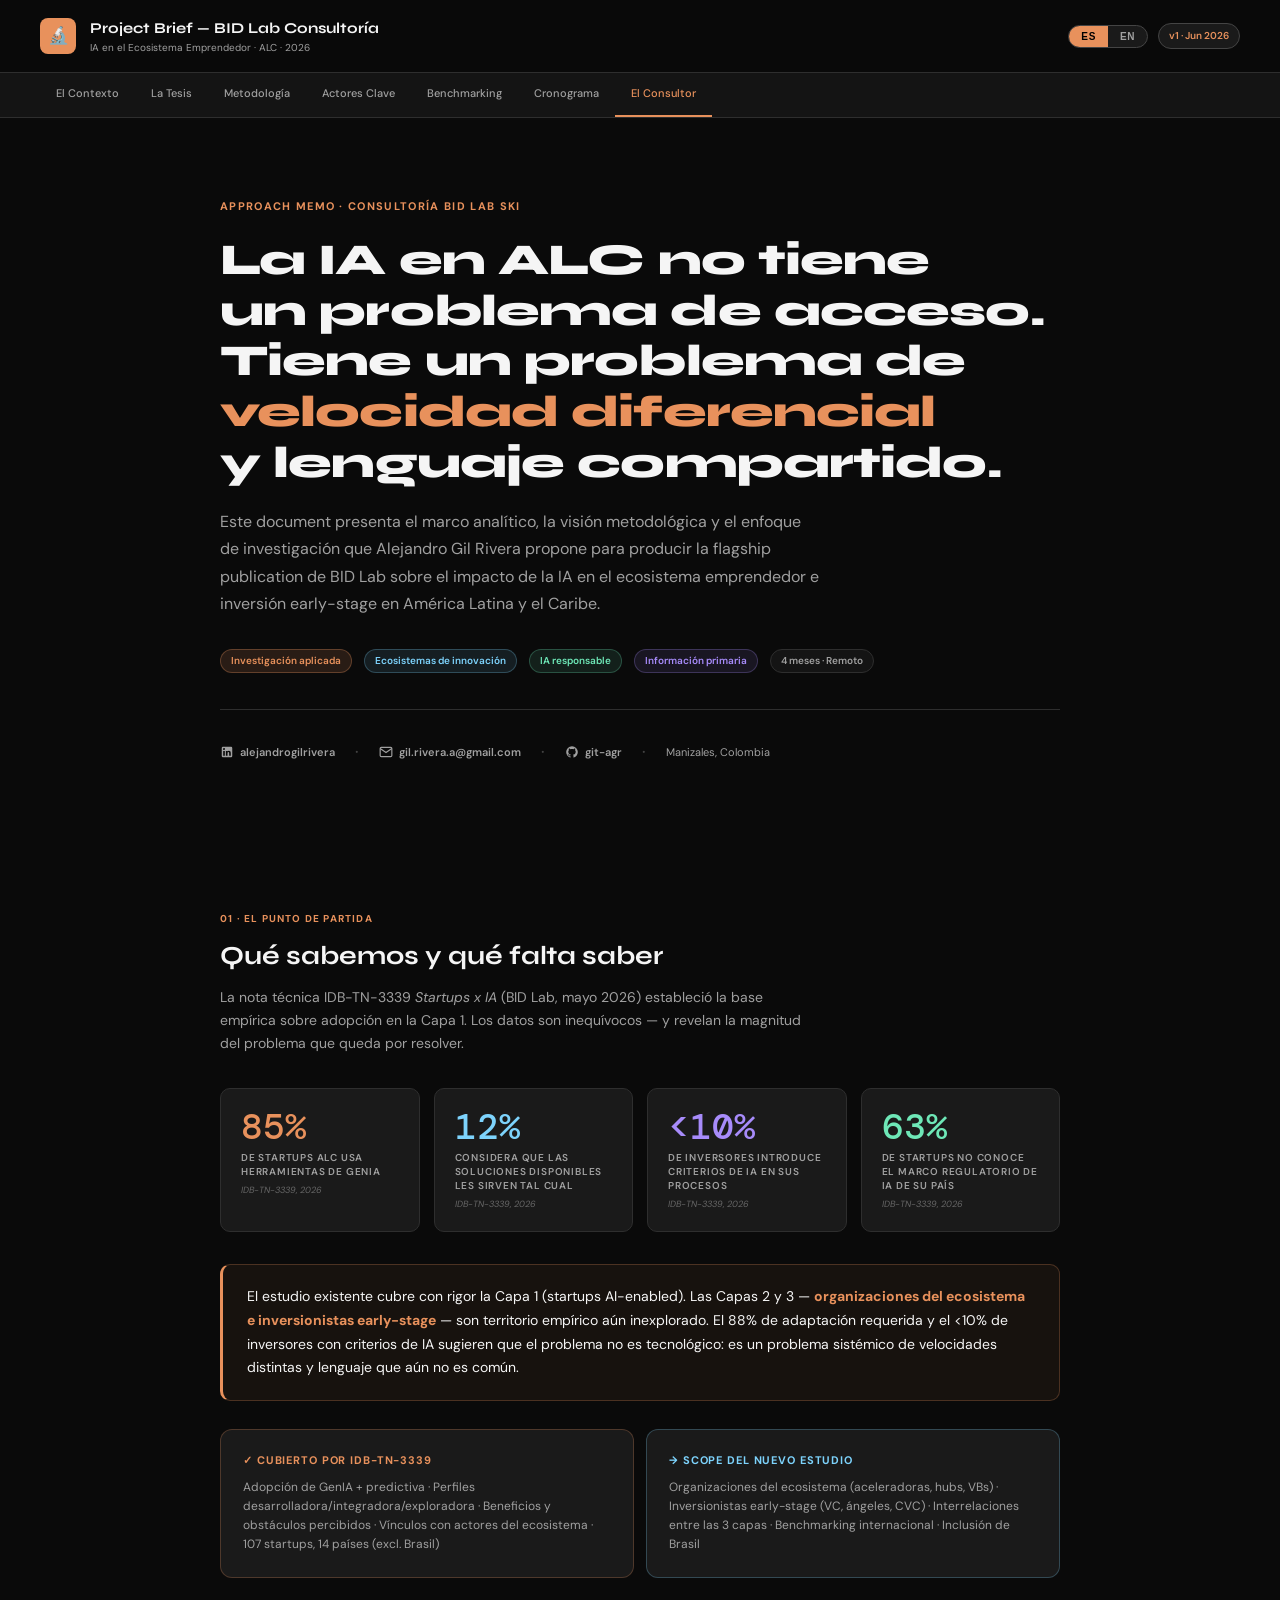
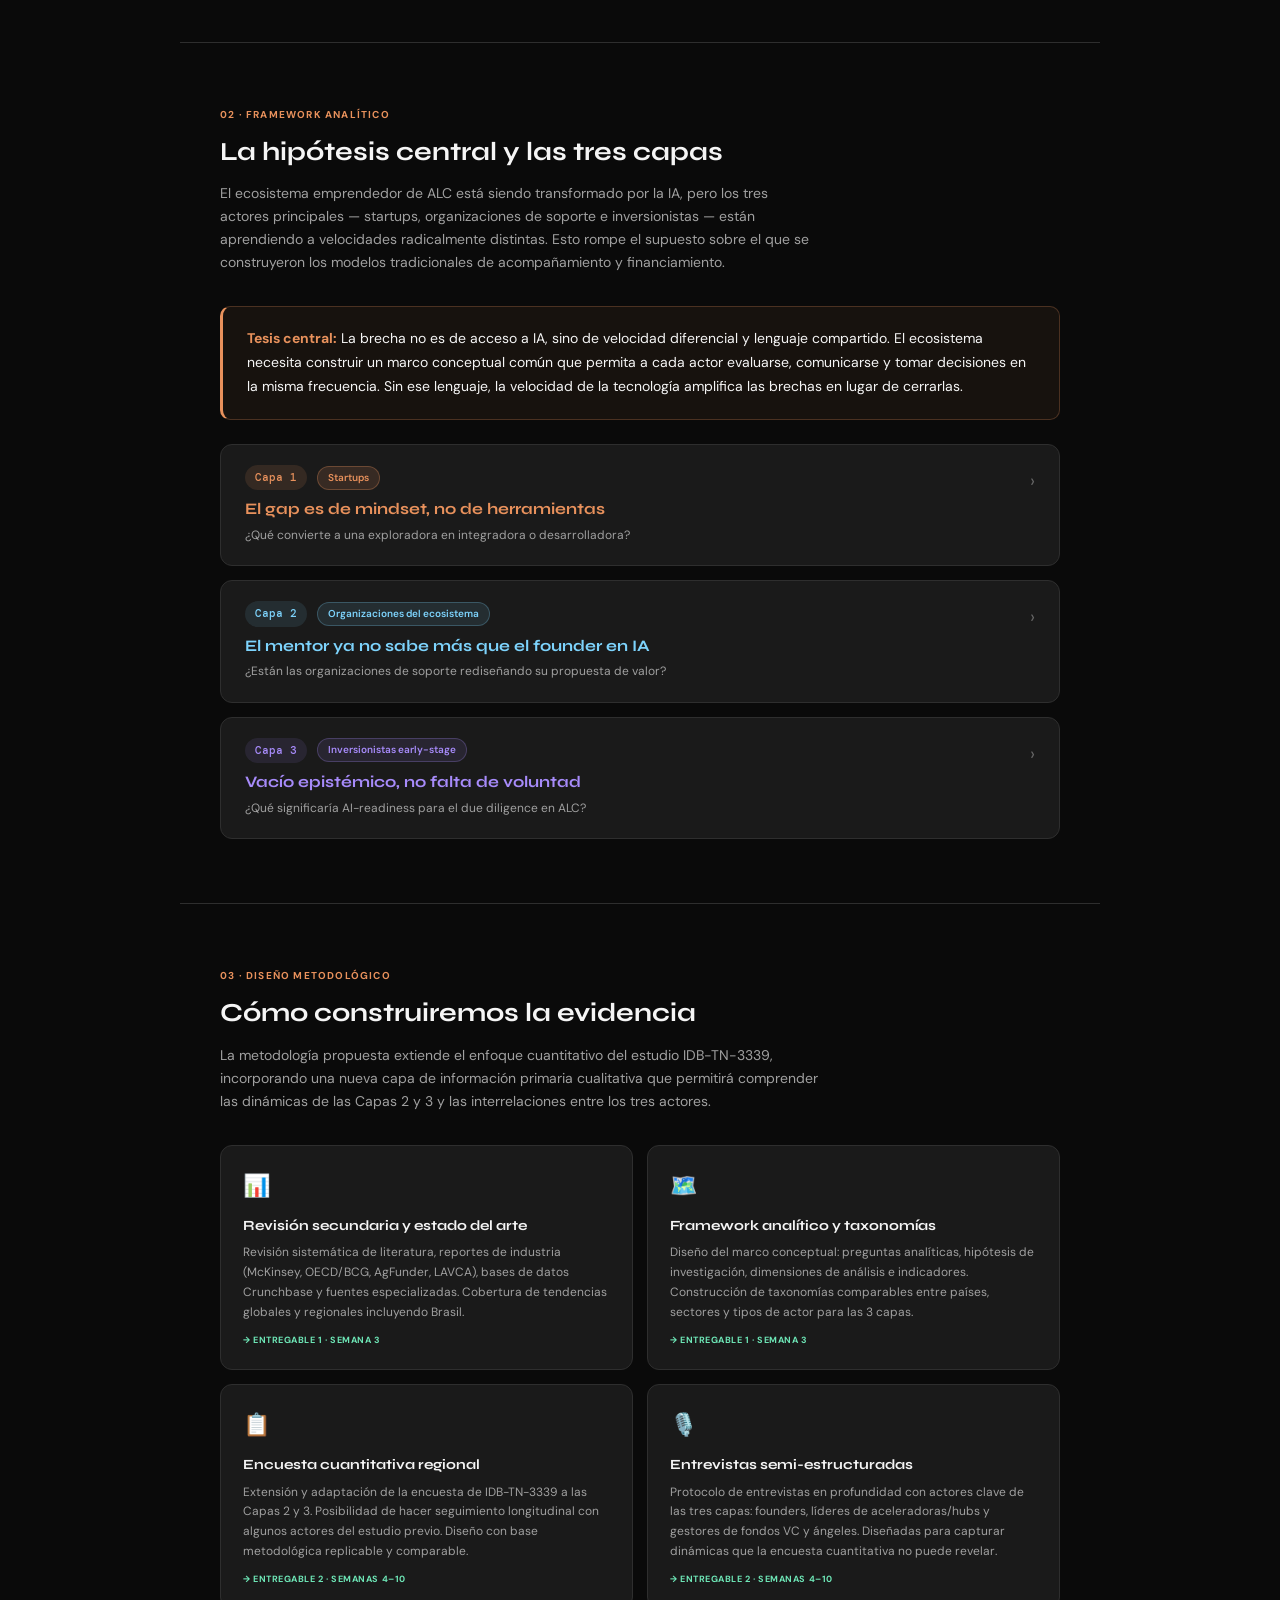
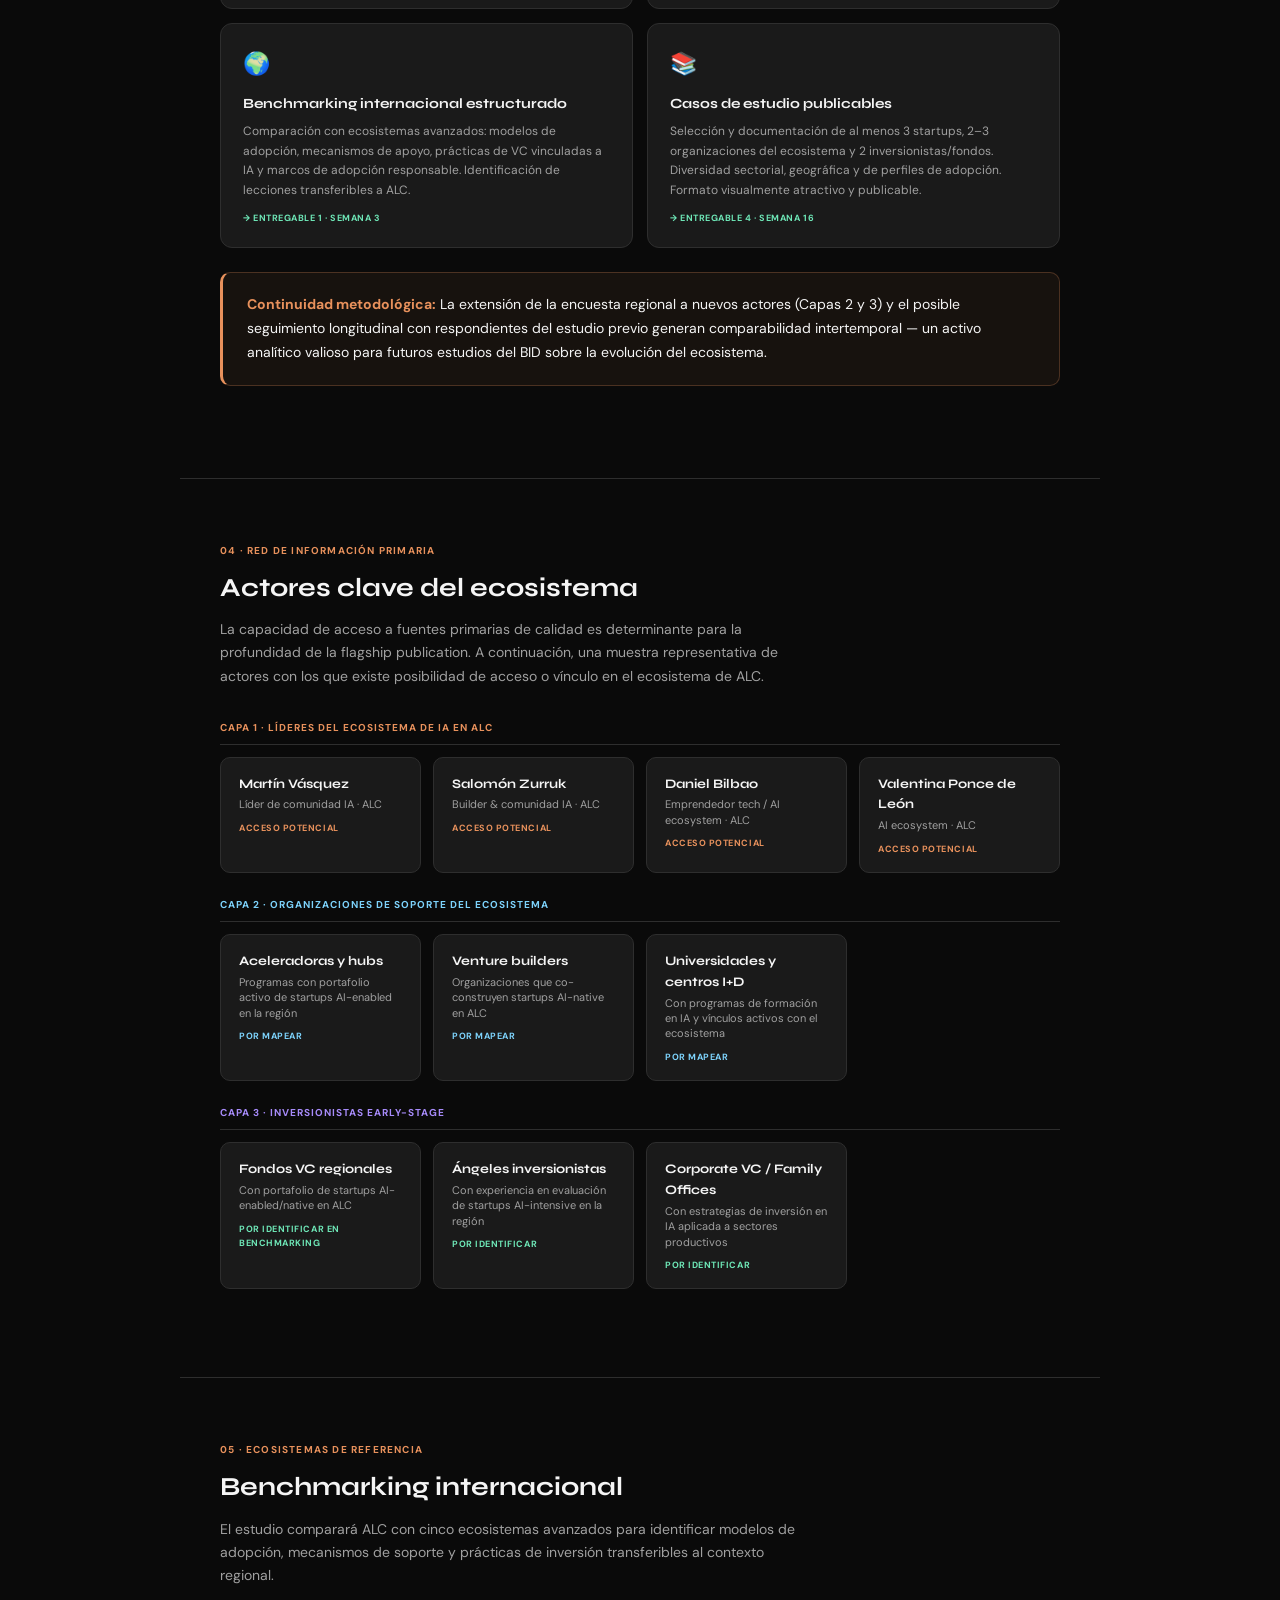
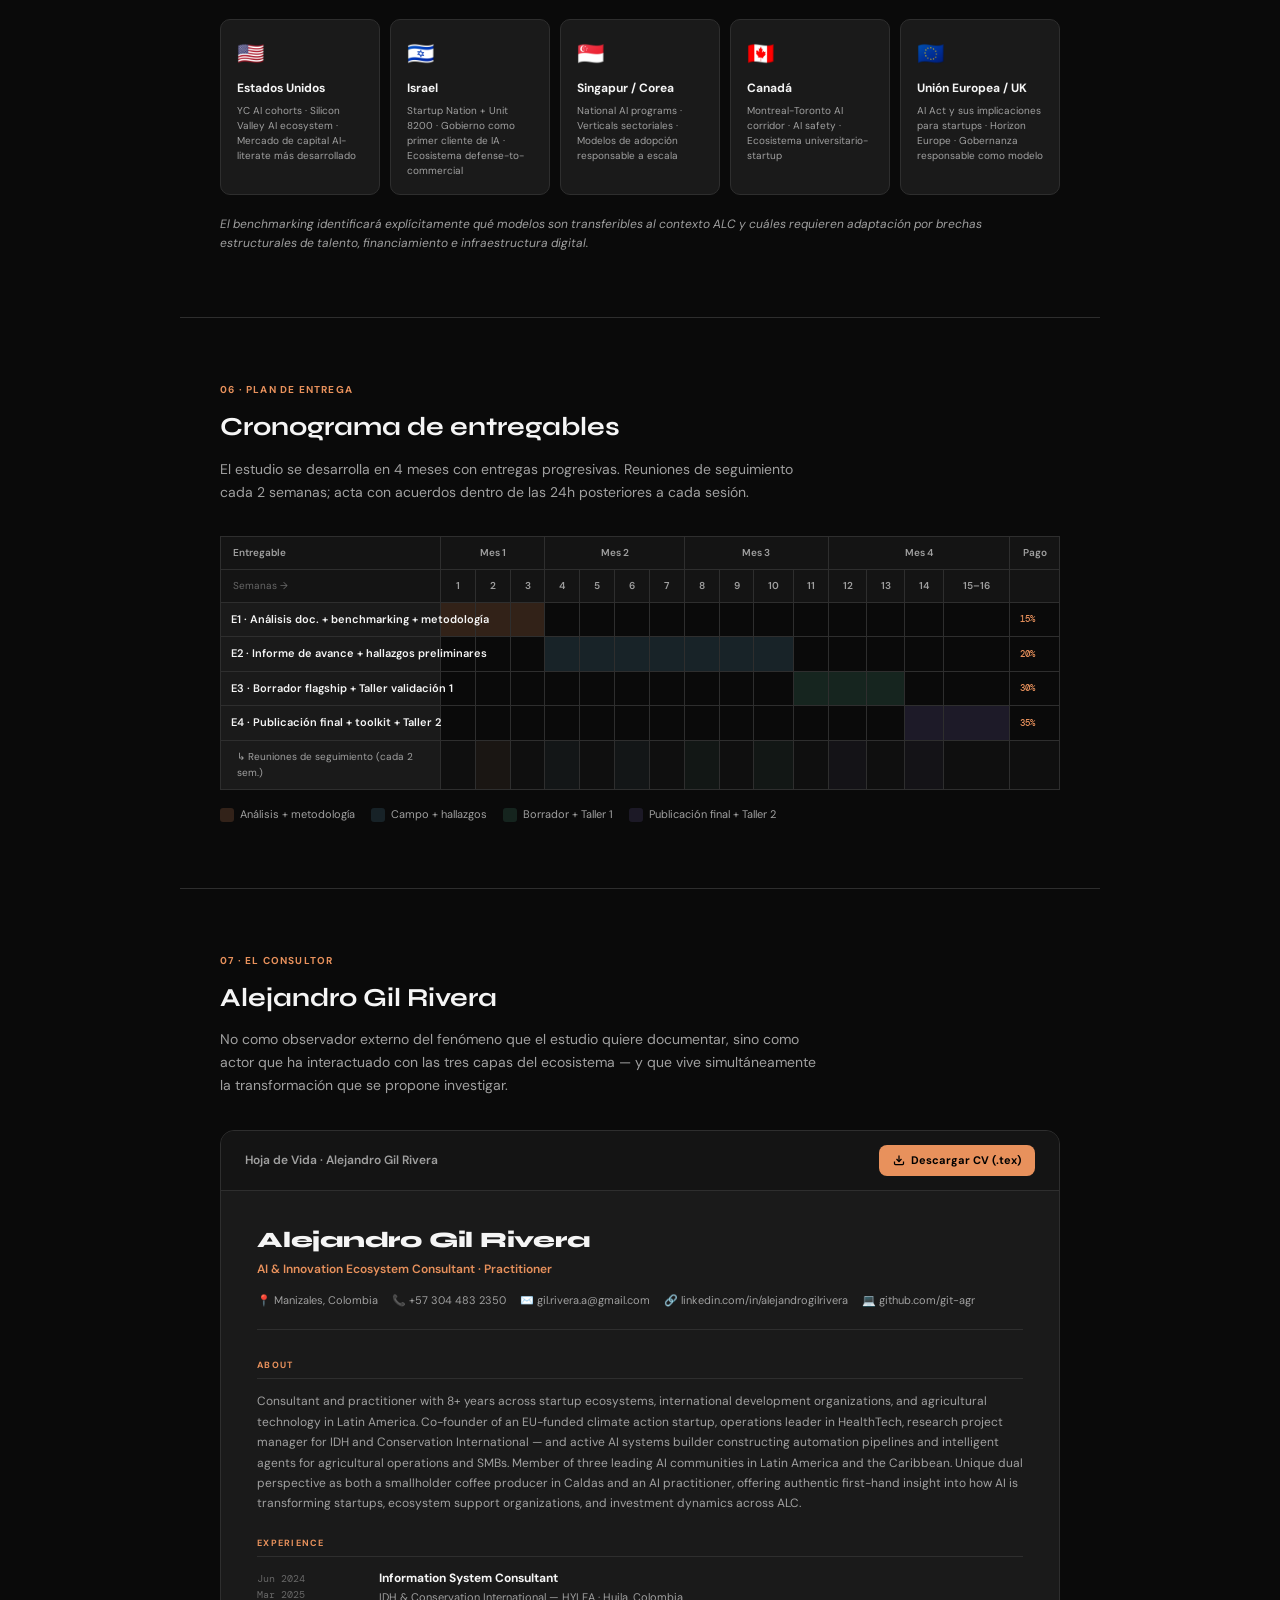
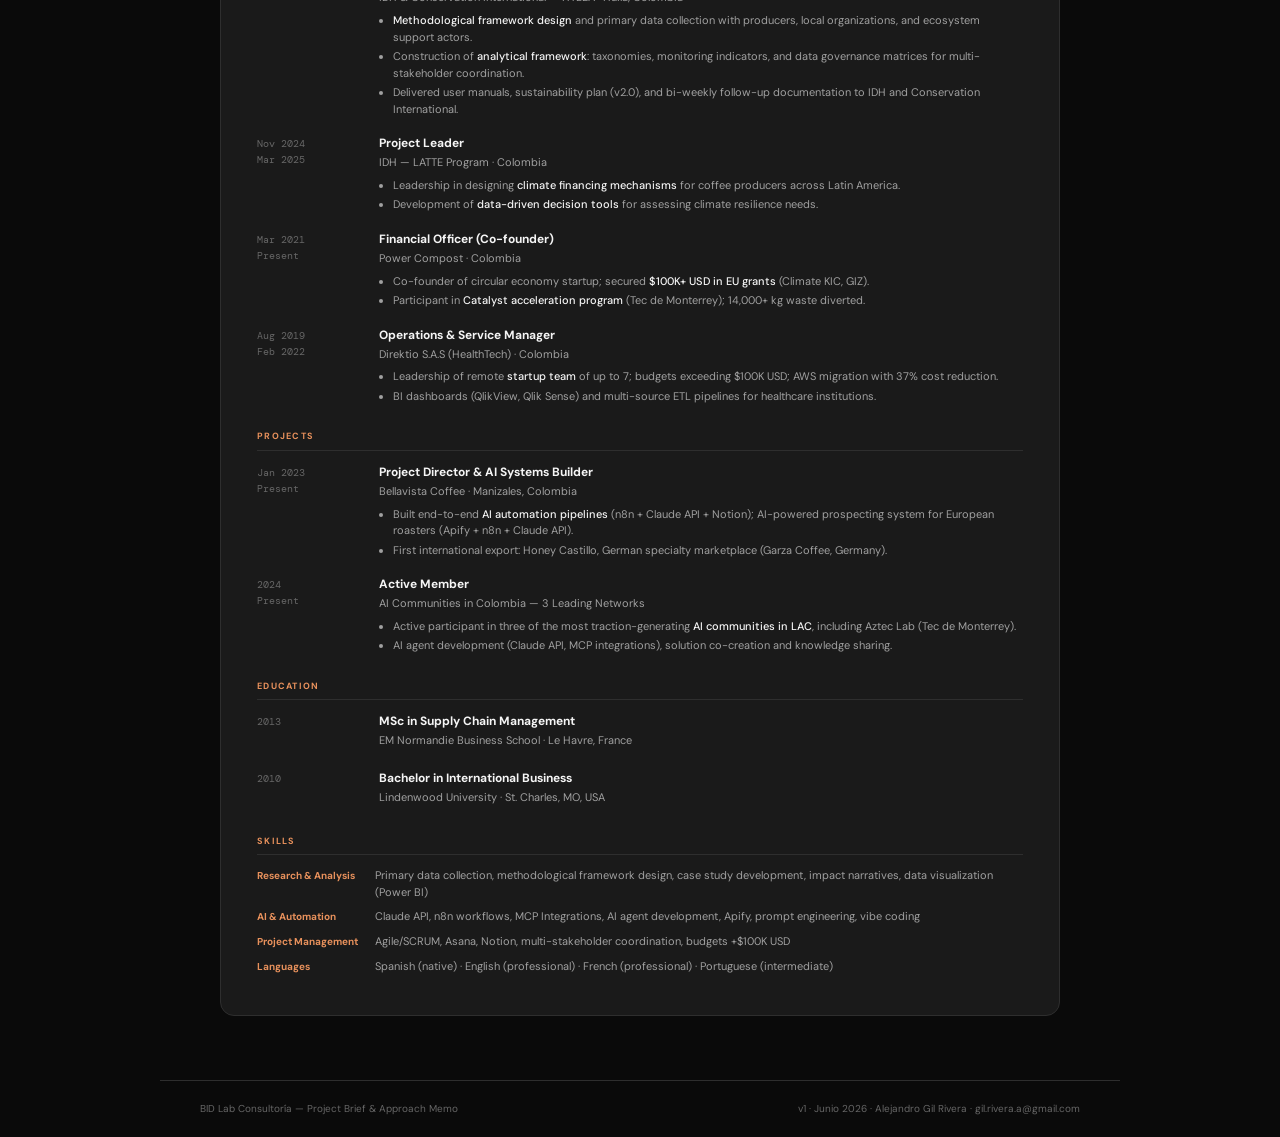
==== index.html @ 366c504a "chore: add index.html redirect for GitHub Pages root URL" ====
<!DOCTYPE html>
<html lang="es">
<head>
<meta charset="UTF-8">
<meta http-equiv="refresh" content="0; url=./ProjectBrief_BIDLab_v1.html">
<link rel="canonical" href="./ProjectBrief_BIDLab_v1.html">
<title>Project Brief — BID Lab | Alejandro Gil Rivera</title>
<script>window.location.replace("./ProjectBrief_BIDLab_v1.html");</script>
</head>
<body style="font-family:system-ui;background:#0A0A0A;color:#F5F5F5;display:flex;align-items:center;justify-content:center;height:100vh;margin:0;">
<p>Redirigiendo al Project Brief… <a href="./ProjectBrief_BIDLab_v1.html" style="color:#E8915C;">Click aquí si no carga.</a></p>
</body>
</html>
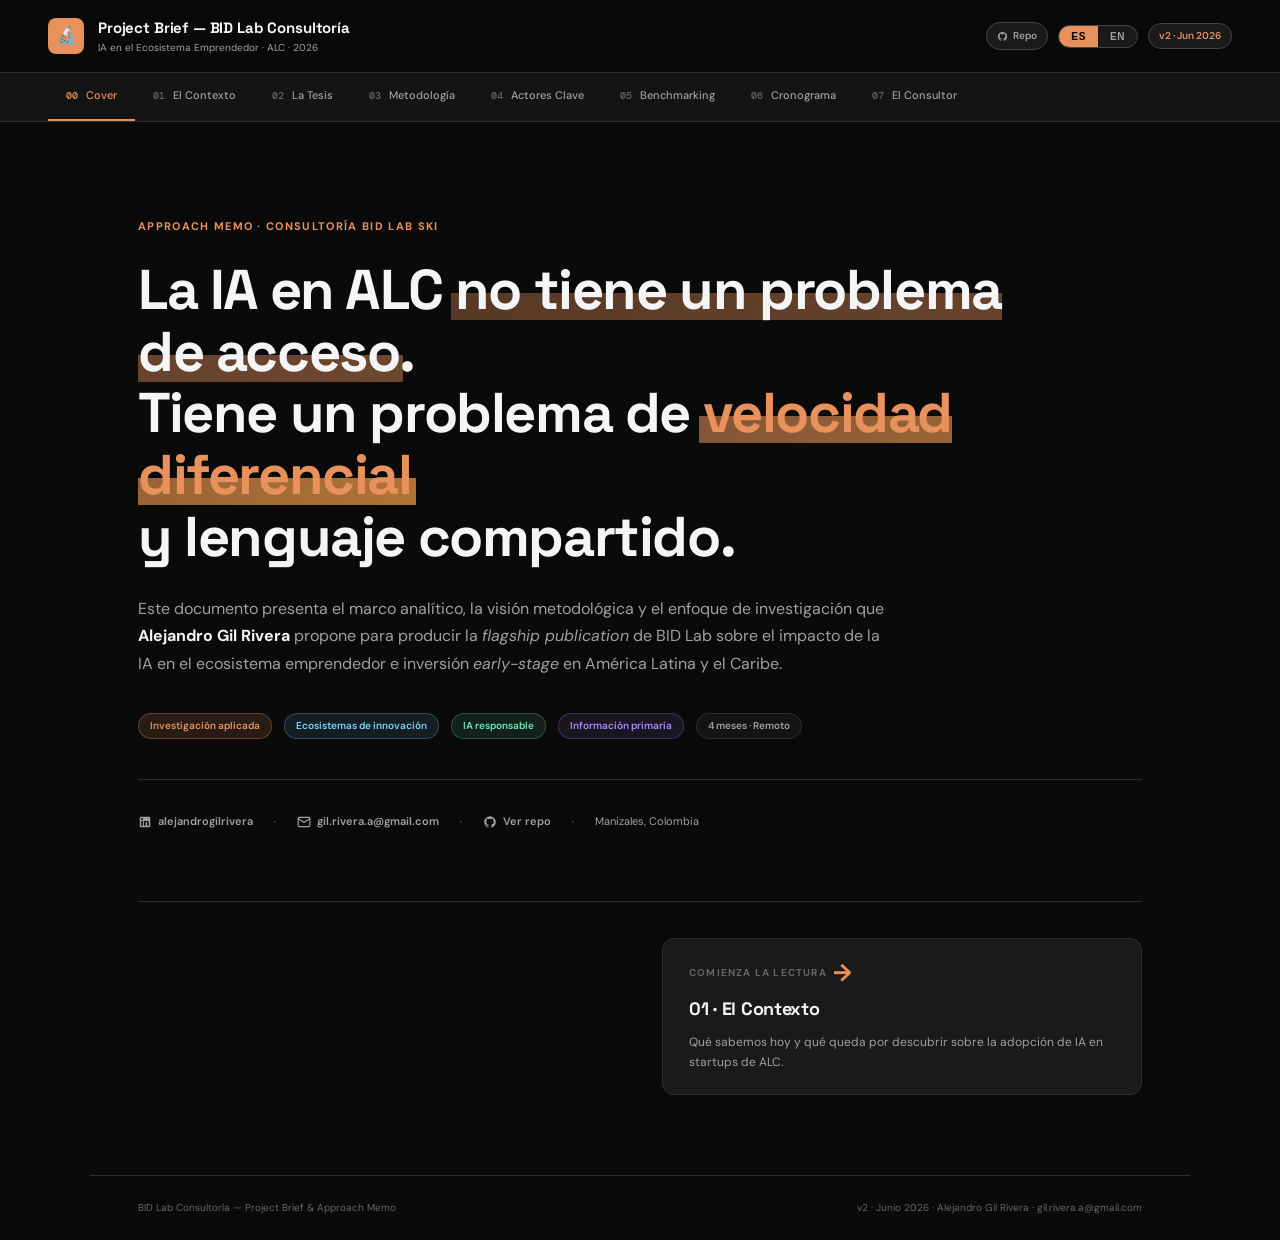
==== commit 3c182dba: "feat(v2): multi-page architecture, Space Grotesk, highlighter animations, CV PDF, study cover image," ====
--- a/index.html
+++ b/index.html
@@ -2,12 +2,109 @@
 <html lang="es">
 <head>
 <meta charset="UTF-8">
-<meta http-equiv="refresh" content="0; url=./ProjectBrief_BIDLab_v1.html">
-<link rel="canonical" href="./ProjectBrief_BIDLab_v1.html">
+<meta name="viewport" content="width=device-width, initial-scale=1.0">
 <title>Project Brief — BID Lab | Alejandro Gil Rivera</title>
-<script>window.location.replace("./ProjectBrief_BIDLab_v1.html");</script>
+<meta name="description" content="Marco analítico y enfoque metodológico para la flagship publication BID Lab sobre IA en el ecosistema emprendedor de ALC.">
+<link href="https://fonts.googleapis.com/css2?family=Space+Grotesk:wght@400;500;600;700&family=DM+Sans:ital,wght@0,300;0,400;0,500;0,600;1,400&family=DM+Mono:wght@400;500&display=swap" rel="stylesheet">
+<link rel="stylesheet" href="styles.css">
 </head>
-<body style="font-family:system-ui;background:#0A0A0A;color:#F5F5F5;display:flex;align-items:center;justify-content:center;height:100vh;margin:0;">
-<p>Redirigiendo al Project Brief… <a href="./ProjectBrief_BIDLab_v1.html" style="color:#E8915C;">Click aquí si no carga.</a></p>
+<body>
+
+<!-- LANG OVERLAY -->
+<div class="lang-overlay" id="enOverlay">
+  <div style="font-size:32px">🚧</div>
+  <div class="lang-overlay-title">English version coming soon</div>
+  <div class="lang-overlay-sub">Este project brief está actualmente disponible en español.</div>
+  <button class="lang-overlay-close" onclick="toggleLang('es')">Volver al español</button>
+</div>
+
+<!-- STICKY HEADER -->
+<header class="hdr">
+  <div class="hdr-left">
+    <div class="hdr-icon">🔬</div>
+    <div>
+      <div class="hdr-title">Project Brief — BID Lab Consultoría</div>
+      <div class="hdr-sub">IA en el Ecosistema Emprendedor · ALC · 2026</div>
+    </div>
+  </div>
+  <div class="hdr-right">
+    <a class="gh-link" href="https://github.com/agr-git/bidlab-ai-ecosistema-alc" target="_blank" rel="noopener">
+      <svg width="11" height="11" viewBox="0 0 24 24" fill="currentColor"><path d="M12 2A10 10 0 0 0 2 12c0 4.42 2.87 8.17 6.84 9.5c.5.08.66-.23.66-.5v-1.69c-2.77.6-3.36-1.34-3.36-1.34c-.46-1.16-1.11-1.47-1.11-1.47c-.91-.62.07-.6.07-.6c1 .07 1.53 1.03 1.53 1.03c.87 1.52 2.34 1.07 2.91.83c.09-.65.35-1.09.63-1.34c-2.22-.25-4.55-1.11-4.55-4.92c0-1.11.38-2 1.03-2.71c-.1-.25-.45-1.29.1-2.64c0 0 .84-.27 2.75 1.02c.79-.22 1.65-.33 2.5-.33c.85 0 1.71.11 2.5.33c1.91-1.29 2.75-1.02 2.75-1.02c.55 1.35.2 2.39.1 2.64c.65.71 1.03 1.6 1.03 2.71c0 3.82-2.34 4.66-4.57 4.91c.36.31.69.92.69 1.85V21c0 .27.16.59.67.5C19.14 20.16 22 16.42 22 12A10 10 0 0 0 12 2z"/></svg>
+      Repo
+    </a>
+    <div class="lang-btn">
+      <button id="btnES" class="active" onclick="toggleLang('es')">ES</button>
+      <button id="btnEN" onclick="toggleLang('en')">EN</button>
+    </div>
+    <span class="badge">v2 · Jun 2026</span>
+  </div>
+</header>
+
+<!-- SUB-NAV -->
+<nav class="subnav">
+  <a class="snb" href="index.html"><span class="snb-num">00</span>Cover</a>
+  <a class="snb" href="01-contexto.html"><span class="snb-num">01</span>El Contexto</a>
+  <a class="snb" href="02-tesis.html"><span class="snb-num">02</span>La Tesis</a>
+  <a class="snb" href="03-metodologia.html"><span class="snb-num">03</span>Metodología</a>
+  <a class="snb" href="04-actores.html"><span class="snb-num">04</span>Actores Clave</a>
+  <a class="snb" href="05-benchmarking.html"><span class="snb-num">05</span>Benchmarking</a>
+  <a class="snb" href="06-cronograma.html"><span class="snb-num">06</span>Cronograma</a>
+  <a class="snb" href="07-consultor.html"><span class="snb-num">07</span>El Consultor</a>
+</nav>
+
+<!-- HERO -->
+<div class="hero">
+  <div class="hero-eyebrow">Approach Memo · Consultoría BID Lab SKI</div>
+  <h1 class="hero-title">
+    La IA en ALC <span class="hl">no tiene un problema de acceso</span>.<br>
+    Tiene un problema de <span class="hl hl-2"><em>velocidad diferencial</em></span><br>
+    y lenguaje compartido.
+  </h1>
+  <p class="hero-desc">
+    Este documento presenta el marco analítico, la visión metodológica y el enfoque de investigación que <strong style="color:var(--txt)">Alejandro Gil Rivera</strong> propone para producir la <em>flagship publication</em> de BID Lab sobre el impacto de la IA en el ecosistema emprendedor e inversión <em>early-stage</em> en América Latina y el Caribe.
+  </p>
+  <div class="hero-tags">
+    <span class="tag to">Investigación aplicada</span>
+    <span class="tag tb2">Ecosistemas de innovación</span>
+    <span class="tag tg">IA responsable</span>
+    <span class="tag tp">Información primaria</span>
+    <span class="tag tgr">4 meses · Remoto</span>
+  </div>
+  <div class="hero-meta">
+    <a href="https://linkedin.com/in/alejandrogilrivera" target="_blank" rel="noopener">
+      <svg width="14" height="14" viewBox="0 0 24 24" fill="currentColor"><path d="M19 3A2 2 0 0 1 21 5V19A2 2 0 0 1 19 21H5A2 2 0 0 1 3 19V5A2 2 0 0 1 5 3H19M18.5 18.5V13.2A3.26 3.26 0 0 0 15.24 9.94C14.39 9.94 13.4 10.46 12.92 11.24V10.13H10.13V18.5H12.92V13.57C12.92 12.8 13.54 12.17 14.31 12.17A1.4 1.4 0 0 1 15.71 13.57V18.5H18.5M6.88 8.56A1.68 1.68 0 0 0 8.56 6.88C8.56 5.95 7.81 5.19 6.88 5.19A1.69 1.69 0 0 0 5.19 6.88C5.19 7.81 5.95 8.56 6.88 8.56M8.27 18.5V10.13H5.5V18.5H8.27Z"/></svg>
+      alejandrogilrivera
+    </a>
+    <span class="hero-meta-divider">·</span>
+    <a href="mailto:gil.rivera.a@gmail.com">
+      <svg width="14" height="14" viewBox="0 0 24 24" fill="none" stroke="currentColor" stroke-width="2"><path d="M4 4h16c1.1 0 2 .9 2 2v12c0 1.1-.9 2-2 2H4c-1.1 0-2-.9-2-2V6c0-1.1.9-2 2-2z"/><polyline points="22,6 12,13 2,6"/></svg>
+      gil.rivera.a@gmail.com
+    </a>
+    <span class="hero-meta-divider">·</span>
+    <a href="https://github.com/agr-git/bidlab-ai-ecosistema-alc" target="_blank" rel="noopener">
+      <svg width="14" height="14" viewBox="0 0 24 24" fill="currentColor"><path d="M12 2A10 10 0 0 0 2 12c0 4.42 2.87 8.17 6.84 9.5c.5.08.66-.23.66-.5v-1.69c-2.77.6-3.36-1.34-3.36-1.34c-.46-1.16-1.11-1.47-1.11-1.47c-.91-.62.07-.6.07-.6c1 .07 1.53 1.03 1.53 1.03c.87 1.52 2.34 1.07 2.91.83c.09-.65.35-1.09.63-1.34c-2.22-.25-4.55-1.11-4.55-4.92c0-1.11.38-2 1.03-2.71c-.1-.25-.45-1.29.1-2.64c0 0 .84-.27 2.75 1.02c.79-.22 1.65-.33 2.5-.33c.85 0 1.71.11 2.5.33c1.91-1.29 2.75-1.02 2.75-1.02c.55 1.35.2 2.39.1 2.64c.65.71 1.03 1.6 1.03 2.71c0 3.82-2.34 4.66-4.57 4.91c.36.31.69.92.69 1.85V21c0 .27.16.59.67.5C19.14 20.16 22 16.42 22 12A10 10 0 0 0 12 2z"/></svg>
+      Ver repo
+    </a>
+    <span class="hero-meta-divider">·</span>
+    <span style="font-size:11px; color: var(--txt2);">Manizales, Colombia</span>
+  </div>
+
+  <!-- CONTINUE -->
+  <div class="continue">
+    <a class="continue-card next" href="01-contexto.html">
+      <div class="continue-eyebrow">Comienza la lectura <span class="continue-arrow">→</span></div>
+      <div class="continue-title">01 · El Contexto</div>
+      <div class="continue-sub">Qué sabemos hoy y qué queda por descubrir sobre la adopción de IA en startups de ALC.</div>
+    </a>
+  </div>
+</div>
+
+<!-- FOOTER -->
+<div class="ft">
+  <span>BID Lab Consultoría — Project Brief & Approach Memo</span>
+  <span>v2 · Junio 2026 · Alejandro Gil Rivera · gil.rivera.a@gmail.com</span>
+</div>
+
+<script src="app.js"></script>
 </body>
 </html>
--- a/styles.css
+++ b/styles.css
@@ -0,0 +1,437 @@
+/* ═══════════════════════════════════════════════════
+   BID Lab Project Brief — Shared Styles
+   v2 · Multi-page edition
+═══════════════════════════════════════════════════ */
+
+:root {
+  --orange: #E8915C; --orange-b: #F5A147; --orange-d: #D17A47;
+  --blue: #7DD3FC; --green: #6EE7B7; --purple: #A78BFA;
+  --bg: #0A0A0A; --card: #1A1A1A; --card2: #141414;
+  --txt: #F5F5F5; --txt2: #A0A0A0; --txt3: #666;
+  --bdr: #2E2E2E; --bdr2: #3A3A3A; --bdr3: #444;
+  --max-w: 1100px;   /* wider container (~75% on 1440 screens) */
+  --read-w: 760px;   /* readable text column inside wider container */
+}
+
+* { margin: 0; padding: 0; box-sizing: border-box; }
+html { scroll-behavior: smooth; }
+body {
+  background: var(--bg); color: var(--txt);
+  font-family: 'DM Sans', sans-serif; font-size: 15px; line-height: 1.6;
+  -webkit-font-smoothing: antialiased;
+}
+
+/* ── HEADER (sticky) ── */
+.hdr {
+  background: rgba(10,10,10,.95); backdrop-filter: blur(12px);
+  border-bottom: 1px solid var(--bdr); padding: 16px 48px;
+  position: sticky; top: 0; z-index: 100;
+  display: flex; align-items: center; justify-content: space-between; gap: 16px;
+}
+.hdr-left { display: flex; align-items: center; gap: 14px; }
+.hdr-icon {
+  width: 36px; height: 36px; background: var(--orange); border-radius: 8px;
+  display: flex; align-items: center; justify-content: center; font-size: 17px; flex-shrink: 0;
+}
+.hdr-title { font-family: 'Space Grotesk', sans-serif; font-size: 15px; font-weight: 700; letter-spacing: -.01em; }
+.hdr-sub { font-size: 10px; color: var(--txt2); }
+.hdr-right { display: flex; align-items: center; gap: 10px; }
+.lang-btn {
+  display: flex; align-items: center; gap: 0;
+  background: var(--card); border: 1px solid var(--bdr3); border-radius: 20px; overflow: hidden;
+}
+.lang-btn button {
+  padding: 5px 12px; font-size: 10px; font-weight: 700; letter-spacing: .06em;
+  border: none; cursor: pointer; transition: all .2s;
+  background: transparent; color: var(--txt2);
+}
+.lang-btn button.active { background: var(--orange); color: #000; }
+.badge {
+  background: var(--card); border: 1px solid var(--bdr3); padding: 4px 10px;
+  border-radius: 20px; font-size: 10px; color: var(--orange); font-weight: 600;
+}
+.gh-link {
+  display: inline-flex; align-items: center; gap: 5px;
+  font-size: 10px; font-weight: 600; color: var(--txt2);
+  background: var(--card); border: 1px solid var(--bdr3);
+  padding: 5px 10px; border-radius: 20px; text-decoration: none; transition: all .2s;
+}
+.gh-link:hover { color: var(--txt); border-color: var(--orange); }
+
+/* ── SUB-NAV (sticky, multi-page) ── */
+.subnav {
+  background: var(--card2); border-bottom: 1px solid var(--bdr);
+  padding: 0 48px; display: flex; gap: 0; overflow-x: auto; scrollbar-width: none;
+  position: sticky; top: 69px; z-index: 99;
+}
+.subnav::-webkit-scrollbar { display: none; }
+.snb {
+  padding: 14px 18px; font-size: 11px; font-weight: 500; color: var(--txt2);
+  background: transparent; border: none; border-bottom: 2px solid transparent;
+  cursor: pointer; white-space: nowrap; transition: all .2s;
+  text-decoration: none; display: flex; align-items: center; gap: 8px;
+}
+.snb-num {
+  font-family: 'DM Mono', monospace; font-size: 10px; color: var(--txt3);
+  font-weight: 500; transition: color .2s;
+}
+.snb:hover { color: var(--txt); }
+.snb:hover .snb-num { color: var(--orange); }
+.snb.on { color: var(--orange); border-bottom-color: var(--orange); }
+.snb.on .snb-num { color: var(--orange); }
+
+/* ── PAGE CONTAINER ── */
+.page { padding: 72px 48px 96px; max-width: var(--max-w); margin: 0 auto; }
+.hero { padding: 96px 48px 80px; max-width: var(--max-w); margin: 0 auto; }
+
+/* ── HERO ── */
+.hero-eyebrow {
+  font-size: 11px; font-weight: 700; text-transform: uppercase;
+  letter-spacing: .12em; color: var(--orange); margin-bottom: 24px;
+}
+.hero-title {
+  font-family: 'Space Grotesk', sans-serif;
+  font-size: clamp(32px, 5vw, 56px);
+  font-weight: 700; line-height: 1.1; letter-spacing: -.025em;
+  margin-bottom: 28px; max-width: 920px;
+}
+.hero-title em { font-style: normal; color: var(--orange); }
+.hero-desc {
+  font-size: 16px; color: var(--txt2); max-width: var(--read-w);
+  line-height: 1.7; margin-bottom: 36px;
+}
+.hero-tags { display: flex; flex-wrap: wrap; gap: 8px; margin-bottom: 40px; }
+.hero-meta {
+  display: flex; flex-wrap: wrap; gap: 20px; align-items: center;
+  padding-top: 28px; border-top: 1px solid var(--bdr);
+}
+.hero-meta a {
+  font-size: 11px; font-weight: 600; color: var(--txt2);
+  text-decoration: none; display: flex; align-items: center; gap: 6px; transition: color .2s;
+}
+.hero-meta a:hover { color: var(--orange); }
+.hero-meta-divider { color: var(--bdr3); font-size: 18px; }
+
+/* ── HIGHLIGHTER ANIMATION ── */
+.hl {
+  position: relative; display: inline; white-space: normal;
+  background-image: linear-gradient(120deg, rgba(232,145,92,.35) 0%, rgba(232,145,92,.45) 100%);
+  background-repeat: no-repeat;
+  background-position: 0 88%;
+  background-size: 0% 38%;
+  padding: 0 4px; margin: 0 -4px;
+  animation-name: highlight-grow;
+  animation-duration: 1.1s;
+  animation-timing-function: cubic-bezier(.22,.61,.36,1);
+  animation-fill-mode: forwards;
+  animation-delay: .6s;
+}
+.hl-2 {
+  /* Second highlighter — more saturated orange, fires after first */
+  background-image: linear-gradient(120deg, rgba(232,145,92,.55) 0%, rgba(245,161,71,.7) 100%);
+  animation-delay: 1.9s;
+}
+.hl em {
+  /* keep orange emphasis on top of highlighter */
+  color: var(--orange); font-style: normal; font-weight: 700;
+}
+@keyframes highlight-grow {
+  0%   { background-size: 0% 38%; }
+  100% { background-size: 100% 38%; }
+}
+@media (prefers-reduced-motion: reduce) {
+  .hl, .hl-2 { animation-duration: 0s; background-size: 100% 38% !important; }
+}
+
+/* ── SECTION TITLES ── */
+.sec-label {
+  font-size: 10px; font-weight: 700; text-transform: uppercase;
+  letter-spacing: .14em; color: var(--orange); margin-bottom: 10px;
+}
+.sec-title {
+  font-family: 'Space Grotesk', sans-serif;
+  font-size: 32px; font-weight: 700; letter-spacing: -.02em;
+  margin-bottom: 12px; line-height: 1.15;
+}
+.sec-sub {
+  font-size: 15px; color: var(--txt2); max-width: var(--read-w);
+  line-height: 1.65; margin-bottom: 40px;
+}
+.sec-sub em { color: var(--txt); font-style: italic; }
+.underline-em {
+  text-decoration: underline; text-decoration-color: var(--orange);
+  text-decoration-thickness: 2px; text-underline-offset: 3px;
+  color: var(--txt); font-weight: 600; font-style: normal;
+}
+
+/* ── KPI CARDS ── */
+.kpi-grid { display: grid; grid-template-columns: repeat(auto-fit, minmax(180px, 1fr)); gap: 16px; margin-bottom: 36px; }
+.kpi { background: var(--card); border: 1px solid var(--bdr); border-radius: 10px; padding: 22px; }
+.kv { font-family: 'DM Mono', monospace; font-size: 38px; font-weight: 500; color: var(--orange); line-height: 1; margin-bottom: 6px; }
+.kv.blue { color: var(--blue); }
+.kv.green { color: var(--green); }
+.kv.purple { color: var(--purple); }
+.kl { font-size: 10px; font-weight: 600; color: var(--txt2); text-transform: uppercase; letter-spacing: .08em; line-height: 1.4; }
+.kpi-src { font-size: 9px; color: var(--txt3); margin-top: 6px; font-style: italic; }
+
+/* ── CALLOUT ── */
+.callout {
+  background: rgba(232,145,92,.06);
+  border: 1px solid rgba(232,145,92,.25);
+  border-left: 3px solid var(--orange);
+  border-radius: 10px; padding: 22px 26px; margin-bottom: 28px;
+  max-width: var(--read-w);
+}
+.callout p { font-size: 14px; line-height: 1.7; color: var(--txt); }
+.callout strong { color: var(--orange); }
+.callout.full { max-width: 100%; }
+
+/* ── SECTION 1 — STUDY IMAGE ── */
+.study-img-wrap {
+  background: var(--card); border: 1px solid var(--bdr); border-radius: 12px;
+  overflow: hidden; margin-bottom: 32px;
+  display: grid; grid-template-columns: minmax(220px, 320px) 1fr; gap: 0;
+  align-items: stretch;
+}
+@media (max-width: 720px) { .study-img-wrap { grid-template-columns: 1fr; } }
+.study-img {
+  width: 100%; min-height: 380px;
+  background-color: #2d8a4a; /* match BID green to fade any letterbox */
+  background-size: cover; background-position: center top;
+  display: flex; align-items: flex-end; justify-content: flex-end;
+  padding: 14px;
+  position: relative;
+  border-right: 1px solid var(--bdr);
+}
+@media (max-width: 720px) {
+  .study-img { border-right: none; border-bottom: 1px solid var(--bdr); min-height: 420px; }
+}
+.study-img.placeholder {
+  background: linear-gradient(135deg, var(--card2) 0%, #1f1f1f 100%);
+  align-items: center; justify-content: center;
+  color: var(--txt3); font-size: 11px; text-align: center;
+}
+.study-img.placeholder::before {
+  content: '📊';
+  position: absolute; font-size: 48px; opacity: .25; top: 50%; left: 50%;
+  transform: translate(-50%, -90%);
+}
+.study-img a {
+  background: rgba(10,10,10,.85); color: var(--orange);
+  font-size: 10px; font-weight: 600; padding: 6px 12px;
+  border-radius: 16px; text-decoration: none; border: 1px solid var(--bdr3);
+  transition: all .2s;
+}
+.study-img a:hover { background: var(--orange); color: #000; border-color: var(--orange); }
+.study-img-text { padding: 26px; display: flex; flex-direction: column; justify-content: center; }
+.study-img-text h4 {
+  font-family: 'Space Grotesk', sans-serif; font-size: 14px; font-weight: 700;
+  margin-bottom: 8px; color: var(--txt);
+}
+.study-img-text p { font-size: 12px; color: var(--txt2); line-height: 1.65; }
+
+/* ── COVERAGE SPLIT ── */
+.coverage-split { display: grid; grid-template-columns: 1fr 1fr; gap: 14px; }
+@media (max-width: 720px) { .coverage-split { grid-template-columns: 1fr; } }
+.method-card { background: var(--card); border: 1px solid var(--bdr); border-radius: 12px; padding: 22px; }
+
+/* ── LAYER CARDS (Sección 2) ── */
+.layers { display: flex; flex-direction: column; gap: 14px; }
+.layer-card { background: var(--card); border: 1px solid var(--bdr); border-radius: 12px; overflow: hidden; transition: border-color .2s; }
+.layer-card:hover { border-color: var(--bdr2); }
+.layer-header {
+  padding: 22px 26px; display: flex; align-items: flex-start; justify-content: space-between;
+  gap: 16px; cursor: pointer; user-select: none;
+}
+.layer-num { font-family: 'DM Mono', monospace; font-size: 11px; font-weight: 500; padding: 4px 10px; border-radius: 20px; white-space: nowrap; flex-shrink: 0; }
+.layer-title { font-family: 'Space Grotesk', sans-serif; font-size: 17px; font-weight: 700; margin-bottom: 4px; letter-spacing: -.01em; }
+.layer-brief { font-size: 12px; color: var(--txt2); }
+.layer-toggle {
+  font-size: 28px; line-height: 1; color: var(--txt2);
+  transition: transform .25s ease, color .2s ease;
+  flex-shrink: 0; margin-top: -2px; width: 32px; height: 32px;
+  display: flex; align-items: center; justify-content: center;
+  border-radius: 50%; background: var(--card2); border: 1px solid var(--bdr);
+}
+.layer-card:hover .layer-toggle { color: var(--orange); border-color: var(--orange); }
+.layer-card.open .layer-toggle { transform: rotate(90deg); color: var(--orange); border-color: var(--orange); }
+.layer-body { padding: 0 26px; max-height: 0; overflow: hidden; transition: max-height .4s ease, padding .4s ease; }
+.layer-card.open .layer-body { max-height: 500px; padding: 0 26px 24px; }
+.layer-hyp { font-size: 13px; color: var(--txt2); line-height: 1.7; margin-bottom: 14px; }
+.layer-hyp strong { color: var(--txt); }
+.layer-question { font-size: 12px; font-style: italic; color: var(--orange); border-left: 2px solid var(--orange); padding-left: 12px; }
+
+.l1 .layer-num { background: rgba(232,145,92,.12); color: var(--orange); }
+.l1 .layer-title { color: var(--orange); }
+.l2 .layer-num { background: rgba(125,211,252,.1); color: var(--blue); }
+.l2 .layer-title { color: var(--blue); }
+.l3 .layer-num { background: rgba(167,139,250,.1); color: var(--purple); }
+.l3 .layer-title { color: var(--purple); }
+
+/* ── METHOD GRID (Sec 3) ── */
+.method-grid { display: grid; grid-template-columns: repeat(2, 1fr); gap: 16px; }
+@media (max-width: 720px) { .method-grid { grid-template-columns: 1fr; } }
+.method-icon { font-size: 22px; margin-bottom: 12px; }
+.method-title { font-family: 'Space Grotesk', sans-serif; font-size: 15px; font-weight: 700; margin-bottom: 6px; letter-spacing: -.01em; }
+.method-desc { font-size: 12px; color: var(--txt2); line-height: 1.65; }
+.method-tag { font-size: 9px; font-weight: 700; color: var(--green); text-transform: uppercase; letter-spacing: .06em; margin-top: 10px; }
+
+/* ── ACTOR CARDS (Sec 4) ── */
+.actor-section-label {
+  font-size: 10px; font-weight: 700; text-transform: uppercase;
+  letter-spacing: .1em; margin-bottom: 14px; padding-bottom: 8px;
+  border-bottom: 1px solid var(--bdr); margin-top: 8px;
+}
+.actor-grid { display: grid; grid-template-columns: repeat(auto-fill, minmax(220px, 1fr)); gap: 14px; margin-bottom: 28px; }
+.actor-card {
+  background: var(--card); border: 1px solid var(--bdr); border-radius: 12px;
+  padding: 18px 20px; display: flex; flex-direction: column; gap: 4px;
+  transition: border-color .2s, transform .15s;
+}
+.actor-card.linked { cursor: pointer; }
+.actor-card.linked:hover { border-color: var(--orange); transform: translateY(-2px); }
+.actor-card-top { display: flex; align-items: center; gap: 12px; margin-bottom: 6px; }
+.actor-avatar {
+  width: 44px; height: 44px; border-radius: 50%;
+  background: linear-gradient(135deg, var(--card2) 0%, #2a2a2a 100%);
+  display: flex; align-items: center; justify-content: center;
+  color: var(--txt2); font-family: 'Space Grotesk', sans-serif;
+  font-size: 14px; font-weight: 700; flex-shrink: 0;
+  background-size: cover; background-position: center;
+  border: 1px solid var(--bdr2);
+}
+.actor-name { font-family: 'Space Grotesk', sans-serif; font-size: 14px; font-weight: 700; letter-spacing: -.01em; }
+.actor-role { font-size: 11px; color: var(--txt2); line-height: 1.5; margin-bottom: 6px; }
+.actor-flag {
+  font-size: 9px; font-weight: 700; text-transform: uppercase;
+  letter-spacing: .06em; margin-top: auto;
+  display: inline-flex; align-items: center; gap: 4px;
+}
+.flag-orange { color: var(--orange); }
+.flag-blue { color: var(--blue); }
+.flag-green { color: var(--green); }
+.actor-li {
+  font-size: 10px; color: var(--txt3); margin-top: 4px;
+  display: inline-flex; align-items: center; gap: 4px;
+  text-decoration: none; transition: color .2s;
+}
+.actor-card.linked:hover .actor-li { color: var(--blue); }
+
+/* ── BENCHMARKING ── */
+.bench-grid { display: grid; grid-template-columns: repeat(auto-fill, minmax(170px, 1fr)); gap: 12px; }
+.bench-card { background: var(--card); border: 1px solid var(--bdr); border-radius: 10px; padding: 18px; }
+.bench-flag { font-size: 24px; margin-bottom: 10px; }
+.bench-name { font-family: 'Space Grotesk', sans-serif; font-size: 13px; font-weight: 700; margin-bottom: 4px; }
+.bench-focus { font-size: 10px; color: var(--txt2); line-height: 1.55; }
+
+/* ── GANTT ── */
+.gantt-wrap { overflow-x: auto; border: 1px solid var(--bdr); border-radius: 10px; }
+.gantt { width: 100%; border-collapse: collapse; min-width: 720px; font-size: 11px; }
+.gantt th { background: var(--card2); color: var(--txt2); font-weight: 600; text-align: center; padding: 10px 6px; border: 1px solid var(--bdr); font-size: 10px; }
+.gantt td { border: 1px solid var(--bdr); padding: 10px 12px; vertical-align: middle; }
+.gantt td.label { background: var(--card); font-size: 11px; font-weight: 600; color: var(--txt); white-space: nowrap; max-width: 220px; }
+.gantt td.sublabel { background: var(--card); font-size: 10px; color: var(--txt2); padding-left: 16px; }
+.g-o { background: rgba(232,145,92,.18); }
+.g-b { background: rgba(125,211,252,.12); }
+.g-g { background: rgba(110,231,183,.12); }
+.g-p { background: rgba(167,139,250,.12); }
+.pct { font-family: 'DM Mono', monospace; font-size: 9px; color: var(--orange); font-weight: 500; text-align: center; }
+
+/* ── CV ── */
+.cv-wrap { background: var(--card); border: 1px solid var(--bdr); border-radius: 14px; overflow: hidden; }
+.cv-topbar { background: var(--card2); border-bottom: 1px solid var(--bdr); padding: 14px 26px; display: flex; align-items: center; justify-content: space-between; gap: 12px; flex-wrap: wrap; }
+.cv-topbar-title { font-size: 12px; font-weight: 600; color: var(--txt2); }
+.cv-dl-btn {
+  display: inline-flex; align-items: center; gap: 6px;
+  background: var(--orange); color: #000; font-size: 11px; font-weight: 700;
+  padding: 8px 14px; border-radius: 8px; text-decoration: none;
+  border: none; cursor: pointer; transition: background .2s;
+}
+.cv-dl-btn:hover { background: var(--orange-b); }
+.cv-dl-btn.secondary { background: transparent; color: var(--txt2); border: 1px solid var(--bdr3); }
+.cv-dl-btn.secondary:hover { color: var(--orange); border-color: var(--orange); background: transparent; }
+.cv-body { padding: 36px 40px; font-size: 12px; line-height: 1.6; }
+.cv-name { font-family: 'Space Grotesk', sans-serif; font-size: 24px; font-weight: 700; letter-spacing: -.02em; margin-bottom: 2px; }
+.cv-role { font-size: 12px; color: var(--orange); font-weight: 600; margin-bottom: 14px; }
+.cv-contact { display: flex; flex-wrap: wrap; gap: 14px; font-size: 11px; color: var(--txt2); margin-bottom: 28px; padding-bottom: 20px; border-bottom: 1px solid var(--bdr); }
+.cv-contact a { color: var(--txt2); text-decoration: none; }
+.cv-contact a:hover { color: var(--orange); }
+.cv-sec-title { font-size: 9px; font-weight: 700; text-transform: uppercase; letter-spacing: .14em; color: var(--orange); margin: 24px 0 14px; padding-bottom: 6px; border-bottom: 1px solid var(--bdr); }
+.cv-entry { display: grid; grid-template-columns: 120px 1fr; gap: 14px; margin-bottom: 16px; }
+@media (max-width: 600px) { .cv-entry { grid-template-columns: 1fr; } }
+.cv-date { font-family: 'DM Mono', monospace; font-size: 10px; color: var(--txt3); padding-top: 2px; }
+.cv-title { font-size: 12px; font-weight: 700; margin-bottom: 1px; }
+.cv-org { font-size: 11px; color: var(--txt2); margin-bottom: 5px; }
+.cv-bullets { padding-left: 14px; }
+.cv-bullets li { font-size: 11px; color: var(--txt2); margin-bottom: 3px; line-height: 1.5; }
+.cv-bullets li span { color: var(--txt); font-weight: 500; }
+.cv-skill-row { display: flex; gap: 10px; margin-bottom: 10px; align-items: flex-start; flex-wrap: wrap; }
+.cv-skill-label { font-size: 10px; font-weight: 700; color: var(--orange); min-width: 130px; padding-top: 1px; }
+.cv-skill-val { font-size: 11px; color: var(--txt2); line-height: 1.5; flex: 1; min-width: 200px; }
+
+/* ── CONTINUE READING (between pages) ── */
+.continue {
+  margin-top: 64px; padding-top: 36px; border-top: 1px solid var(--bdr);
+  display: flex; align-items: stretch; justify-content: space-between; gap: 16px;
+  flex-wrap: wrap;
+}
+.continue-card {
+  background: var(--card); border: 1px solid var(--bdr); border-radius: 12px;
+  padding: 22px 26px; text-decoration: none; color: var(--txt);
+  flex: 1; min-width: 280px; max-width: 480px;
+  transition: all .25s ease;
+  display: flex; flex-direction: column; gap: 6px;
+}
+.continue-card:hover {
+  border-color: var(--orange); transform: translateY(-3px);
+  box-shadow: 0 8px 24px -8px rgba(232,145,92,.25);
+}
+.continue-card.prev { align-self: flex-start; }
+.continue-card.next { margin-left: auto; align-items: flex-start; }
+.continue-eyebrow {
+  font-size: 10px; font-weight: 700; text-transform: uppercase;
+  letter-spacing: .12em; color: var(--txt3);
+  display: flex; align-items: center; gap: 6px;
+}
+.continue-card:hover .continue-eyebrow { color: var(--orange); }
+.continue-title {
+  font-family: 'Space Grotesk', sans-serif; font-size: 18px; font-weight: 700;
+  letter-spacing: -.015em; margin-top: 4px;
+}
+.continue-sub { font-size: 12px; color: var(--txt2); margin-top: 4px; }
+.continue-arrow { font-size: 24px; line-height: 1; color: var(--orange); transition: transform .2s; display: inline-block; }
+.continue-card.next:hover .continue-arrow { transform: translateX(4px); }
+.continue-card.prev:hover .continue-arrow { transform: translateX(-4px); }
+
+/* ── TAGS ── */
+.tag { display: inline-block; padding: 4px 11px; border-radius: 20px; font-size: 10px; font-weight: 600; margin-right: 4px; }
+.to { background: rgba(232,145,92,.14); color: var(--orange); border: 1px solid rgba(232,145,92,.3); }
+.tb2 { background: rgba(125,211,252,.1); color: var(--blue); border: 1px solid rgba(125,211,252,.25); }
+.tg { background: rgba(110,231,183,.1); color: var(--green); border: 1px solid rgba(110,231,183,.25); }
+.tgr { background: rgba(255,255,255,.04); color: var(--txt2); border: 1px solid var(--bdr); }
+.tp { background: rgba(167,139,250,.1); color: var(--purple); border: 1px solid rgba(167,139,250,.25); }
+
+/* ── EN COMING SOON OVERLAY ── */
+.lang-overlay { display: none; position: fixed; inset: 0; background: rgba(10,10,10,.94); z-index: 200; align-items: center; justify-content: center; flex-direction: column; gap: 16px; padding: 20px; }
+.lang-overlay.show { display: flex; }
+.lang-overlay-title { font-family: 'Space Grotesk', sans-serif; font-size: 28px; font-weight: 700; letter-spacing: -.02em; }
+.lang-overlay-sub { font-size: 14px; color: var(--txt2); text-align: center; }
+.lang-overlay-close { margin-top: 10px; padding: 10px 24px; background: var(--orange); color: #000; border: none; border-radius: 8px; font-size: 12px; font-weight: 700; cursor: pointer; }
+
+/* ── FOOTER ── */
+.ft {
+  border-top: 1px solid var(--bdr); padding: 24px 48px; font-size: 10px;
+  color: var(--txt3); display: flex; justify-content: space-between;
+  flex-wrap: wrap; gap: 8px; max-width: var(--max-w); margin: 0 auto;
+}
+
+/* ── RESPONSIVE ── */
+@media (max-width: 720px) {
+  .page, .hero { padding-left: 22px; padding-right: 22px; }
+  .hdr { padding: 14px 22px; }
+  .subnav { padding: 0 22px; top: 65px; }
+  .ft { padding: 24px 22px; }
+  .sec-title { font-size: 26px; }
+  .cv-body { padding: 26px 22px; }
+  .continue-card.next { margin-left: 0; }
+}
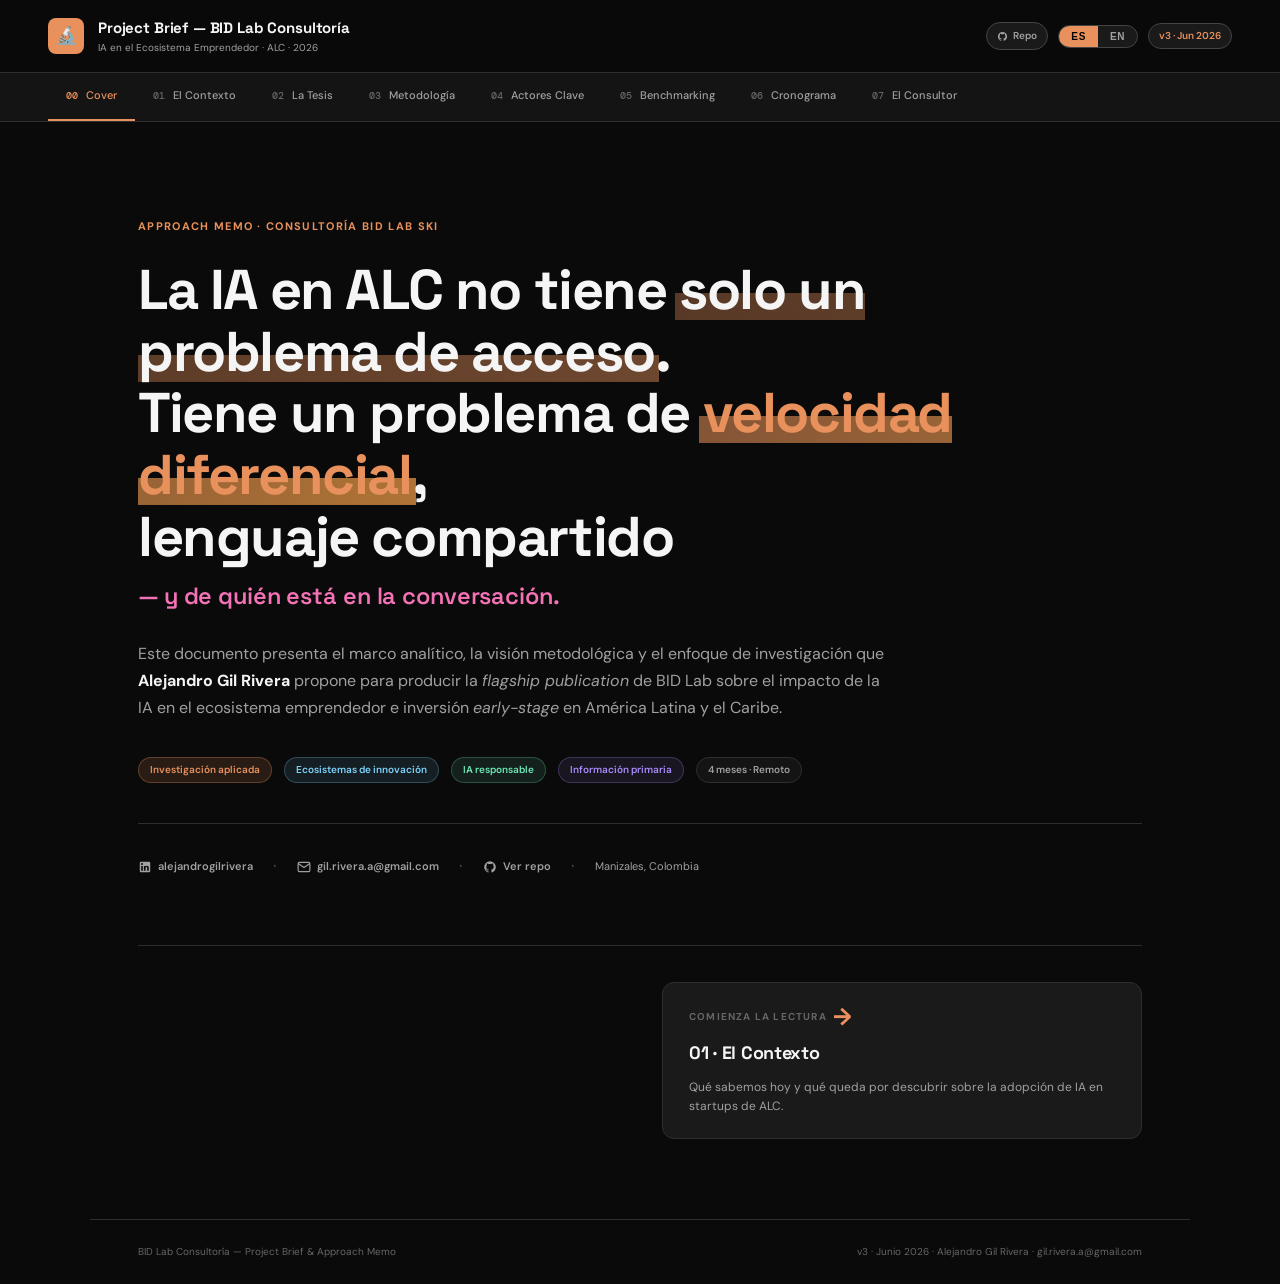
==== commit 32718480: "feat(v3): gender as transversal variable + feedback incorporation v2 changes (HANDOFF_v2_GeneroTesis" ====
--- a/index.html
+++ b/index.html
@@ -36,7 +36,7 @@
       <button id="btnES" class="active" onclick="toggleLang('es')">ES</button>
       <button id="btnEN" onclick="toggleLang('en')">EN</button>
     </div>
-    <span class="badge">v2 · Jun 2026</span>
+    <span class="badge">v3 · Jun 2026</span>
   </div>
 </header>
 
@@ -56,9 +56,10 @@
 <div class="hero">
   <div class="hero-eyebrow">Approach Memo · Consultoría BID Lab SKI</div>
   <h1 class="hero-title">
-    La IA en ALC <span class="hl">no tiene un problema de acceso</span>.<br>
-    Tiene un problema de <span class="hl hl-2"><em>velocidad diferencial</em></span><br>
-    y lenguaje compartido.
+    La IA en ALC no tiene <span class="hl">solo un problema de acceso</span>.<br>
+    Tiene un problema de <span class="hl hl-2"><em>velocidad diferencial</em></span>,<br>
+    lenguaje compartido
+    <span class="hero-title-genero">— y de quién está en la conversación.</span>
   </h1>
   <p class="hero-desc">
     Este documento presenta el marco analítico, la visión metodológica y el enfoque de investigación que <strong style="color:var(--txt)">Alejandro Gil Rivera</strong> propone para producir la <em>flagship publication</em> de BID Lab sobre el impacto de la IA en el ecosistema emprendedor e inversión <em>early-stage</em> en América Latina y el Caribe.
@@ -102,7 +103,7 @@
 <!-- FOOTER -->
 <div class="ft">
   <span>BID Lab Consultoría — Project Brief & Approach Memo</span>
-  <span>v2 · Junio 2026 · Alejandro Gil Rivera · gil.rivera.a@gmail.com</span>
+  <span>v3 · Junio 2026 · Alejandro Gil Rivera · gil.rivera.a@gmail.com</span>
 </div>
 
 <script src="app.js"></script>
--- a/styles.css
+++ b/styles.css
@@ -1,11 +1,12 @@
 /* ═══════════════════════════════════════════════════
    BID Lab Project Brief — Shared Styles
-   v2 · Multi-page edition
+   v3 · Multi-page edition · feedback incorporation
 ═══════════════════════════════════════════════════ */
 
 :root {
   --orange: #E8915C; --orange-b: #F5A147; --orange-d: #D17A47;
   --blue: #7DD3FC; --green: #6EE7B7; --purple: #A78BFA;
+  --pink: #F472B6; /* v2: gender dimension token */
   --bg: #0A0A0A; --card: #1A1A1A; --card2: #141414;
   --txt: #F5F5F5; --txt2: #A0A0A0; --txt3: #666;
   --bdr: #2E2E2E; --bdr2: #3A3A3A; --bdr3: #444;
@@ -288,17 +289,40 @@
   padding: 18px 20px; display: flex; flex-direction: column; gap: 4px;
   transition: border-color .2s, transform .15s;
 }
-.actor-card.linked { cursor: pointer; }
+.actor-card.linked {
+  cursor: pointer;
+  color: var(--txt);
+  text-decoration: none;
+}
+.actor-card.linked * { text-decoration: none; }
 .actor-card.linked:hover { border-color: var(--orange); transform: translateY(-2px); }
+.actor-card.linked:hover .actor-name { color: var(--orange); }
 .actor-card-top { display: flex; align-items: center; gap: 12px; margin-bottom: 6px; }
 .actor-avatar {
-  width: 44px; height: 44px; border-radius: 50%;
-  background: linear-gradient(135deg, var(--card2) 0%, #2a2a2a 100%);
+  width: 48px; height: 48px; border-radius: 50%;
+  background: linear-gradient(135deg, #2a2a2a 0%, #1a1a1a 100%);
   display: flex; align-items: center; justify-content: center;
-  color: var(--txt2); font-family: 'Space Grotesk', sans-serif;
+  color: var(--txt); font-family: 'Space Grotesk', sans-serif;
   font-size: 14px; font-weight: 700; flex-shrink: 0;
   background-size: cover; background-position: center;
   border: 1px solid var(--bdr2);
+  letter-spacing: -.01em;
+}
+/* People avatars: orange-tinted gradient with white initials */
+.actor-avatar.person {
+  background: linear-gradient(135deg, rgba(232,145,92,.22) 0%, rgba(167,139,250,.18) 100%);
+  color: var(--txt);
+  border-color: rgba(232,145,92,.3);
+}
+/* Organization logos: white background, contain logo neatly */
+.actor-avatar.logo {
+  background-color: #fff;
+  background-size: 70%;
+  background-position: center;
+  background-repeat: no-repeat;
+  border-color: rgba(255,255,255,.15);
+  font-size: 0; /* hide fallback initials when logo loads */
+  color: transparent;
 }
 .actor-name { font-family: 'Space Grotesk', sans-serif; font-size: 14px; font-weight: 700; letter-spacing: -.01em; }
 .actor-role { font-size: 11px; color: var(--txt2); line-height: 1.5; margin-bottom: 6px; }
@@ -351,9 +375,39 @@
 .cv-dl-btn.secondary { background: transparent; color: var(--txt2); border: 1px solid var(--bdr3); }
 .cv-dl-btn.secondary:hover { color: var(--orange); border-color: var(--orange); background: transparent; }
 .cv-body { padding: 36px 40px; font-size: 12px; line-height: 1.6; }
-.cv-name { font-family: 'Space Grotesk', sans-serif; font-size: 24px; font-weight: 700; letter-spacing: -.02em; margin-bottom: 2px; }
-.cv-role { font-size: 12px; color: var(--orange); font-weight: 600; margin-bottom: 14px; }
-.cv-contact { display: flex; flex-wrap: wrap; gap: 14px; font-size: 11px; color: var(--txt2); margin-bottom: 28px; padding-bottom: 20px; border-bottom: 1px solid var(--bdr); }
+.cv-header-flex {
+  display: grid;
+  grid-template-columns: 220px 1fr;
+  gap: 28px;
+  margin-bottom: 28px;
+  padding-bottom: 22px;
+  border-bottom: 1px solid var(--bdr);
+  align-items: start;
+}
+@media (max-width: 640px) {
+  .cv-header-flex { grid-template-columns: 1fr; gap: 18px; }
+}
+.cv-photo {
+  width: 100%;
+  aspect-ratio: 4 / 5;
+  border-radius: 12px;
+  background-color: var(--card2);
+  background-size: cover;
+  background-position: 50% 18%; /* focus on face, not full body */
+  border: 1px solid var(--bdr2);
+  overflow: hidden;
+  position: relative;
+}
+.cv-photo::after {
+  /* subtle inner shadow on edges for depth */
+  content: ''; position: absolute; inset: 0; border-radius: 12px;
+  box-shadow: inset 0 -40px 60px -30px rgba(0,0,0,.45);
+  pointer-events: none;
+}
+.cv-header-text { display: flex; flex-direction: column; justify-content: flex-start; padding-top: 4px; }
+.cv-name { font-family: 'Space Grotesk', sans-serif; font-size: 26px; font-weight: 700; letter-spacing: -.02em; margin-bottom: 4px; }
+.cv-role { font-size: 13px; color: var(--orange); font-weight: 600; margin-bottom: 16px; }
+.cv-contact { display: flex; flex-wrap: wrap; gap: 14px; font-size: 11px; color: var(--txt2); margin-bottom: 0; padding-bottom: 0; border-bottom: none; }
 .cv-contact a { color: var(--txt2); text-decoration: none; }
 .cv-contact a:hover { color: var(--orange); }
 .cv-sec-title { font-size: 9px; font-weight: 700; text-transform: uppercase; letter-spacing: .14em; color: var(--orange); margin: 24px 0 14px; padding-bottom: 6px; border-bottom: 1px solid var(--bdr); }
@@ -435,3 +489,110 @@
   .cv-body { padding: 26px 22px; }
   .continue-card.next { margin-left: 0; }
 }
+
+/* ═══════════════════════════════════════════════════
+   v3 ADDITIONS — feedback incorporation
+═══════════════════════════════════════════════════ */
+
+/* Hero subline — gender variable transversal */
+.hero-title-genero {
+  display: block;
+  margin-top: 14px;
+  font-family: 'Space Grotesk', sans-serif;
+  font-size: 0.42em;
+  font-weight: 600;
+  color: var(--pink);
+  letter-spacing: -.005em;
+  line-height: 1.3;
+}
+@media (max-width: 720px) {
+  .hero-title-genero { font-size: 0.55em; margin-top: 12px; }
+}
+
+/* Gender variable card (Section 02) */
+.layer-card.gender {
+  border-color: rgba(244,114,182,.25);
+}
+.layer-card.gender .layer-num {
+  background: rgba(244,114,182,.12);
+  color: var(--pink);
+}
+.layer-card.gender .layer-title { color: var(--pink); }
+.layer-card.gender .layer-question {
+  border-color: var(--pink);
+  color: var(--pink);
+}
+.gender-section-label {
+  font-size: 10px;
+  font-weight: 700;
+  text-transform: uppercase;
+  letter-spacing: .12em;
+  color: var(--pink);
+  margin-bottom: 12px;
+  margin-top: 28px;
+  display: flex;
+  align-items: center;
+  gap: 6px;
+}
+.gender-impact-grid {
+  display: grid;
+  grid-template-columns: repeat(3, 1fr);
+  gap: 10px;
+  margin-bottom: 14px;
+}
+@media (max-width: 640px) {
+  .gender-impact-grid { grid-template-columns: 1fr; }
+}
+.gender-impact-cell {
+  background: var(--card2);
+  border: 1px solid var(--bdr);
+  border-radius: 8px;
+  padding: 12px;
+}
+.gender-impact-cell .gic-label {
+  font-size: 9px;
+  font-weight: 700;
+  text-transform: uppercase;
+  margin-bottom: 4px;
+  letter-spacing: .04em;
+}
+.gender-impact-cell .gic-text {
+  font-size: 11px;
+  color: var(--txt2);
+  line-height: 1.5;
+}
+.gic-label.l1 { color: var(--orange); }
+.gic-label.l2 { color: var(--blue); }
+.gic-label.l3 { color: var(--purple); }
+
+/* Pink-tinted callouts (gender criterion, etc.) */
+.callout.pink {
+  background: rgba(244,114,182,.04);
+  border-color: rgba(244,114,182,.3);
+  border-left-color: var(--pink);
+}
+.callout.pink strong { color: var(--pink); }
+
+/* Blue-tinted callouts (validation notes) */
+.callout.blue {
+  background: rgba(125,211,252,.04);
+  border-color: rgba(125,211,252,.25);
+  border-left-color: var(--blue);
+}
+.callout.blue strong { color: var(--blue); }
+
+/* Pink-tinted actor cards (women leaders / gender-coded) */
+.actor-card.pink-tint { border-color: rgba(244,114,182,.25); }
+.actor-card.pink-tint:hover { border-color: var(--pink); }
+.actor-card.pink-tint .actor-flag { color: var(--pink); }
+.actor-card.linked.pink-tint:hover .actor-name { color: var(--pink); }
+
+/* Institutional reference cards (smaller, sober) */
+.actor-card.ref { padding: 16px 18px; }
+.actor-card.ref .actor-name { font-size: 12px; margin-bottom: 5px; }
+.actor-card.ref .actor-role { font-size: 11px; line-height: 1.55; }
+.actor-card.ref.ref-blue { border-color: rgba(125,211,252,.2); }
+.actor-card.ref.ref-green { border-color: rgba(110,231,183,.2); }
+.actor-card.ref.ref-orange { border-color: rgba(232,145,92,.2); }
+.actor-card.ref.ref-purple { border-color: rgba(167,139,250,.2); }
+
